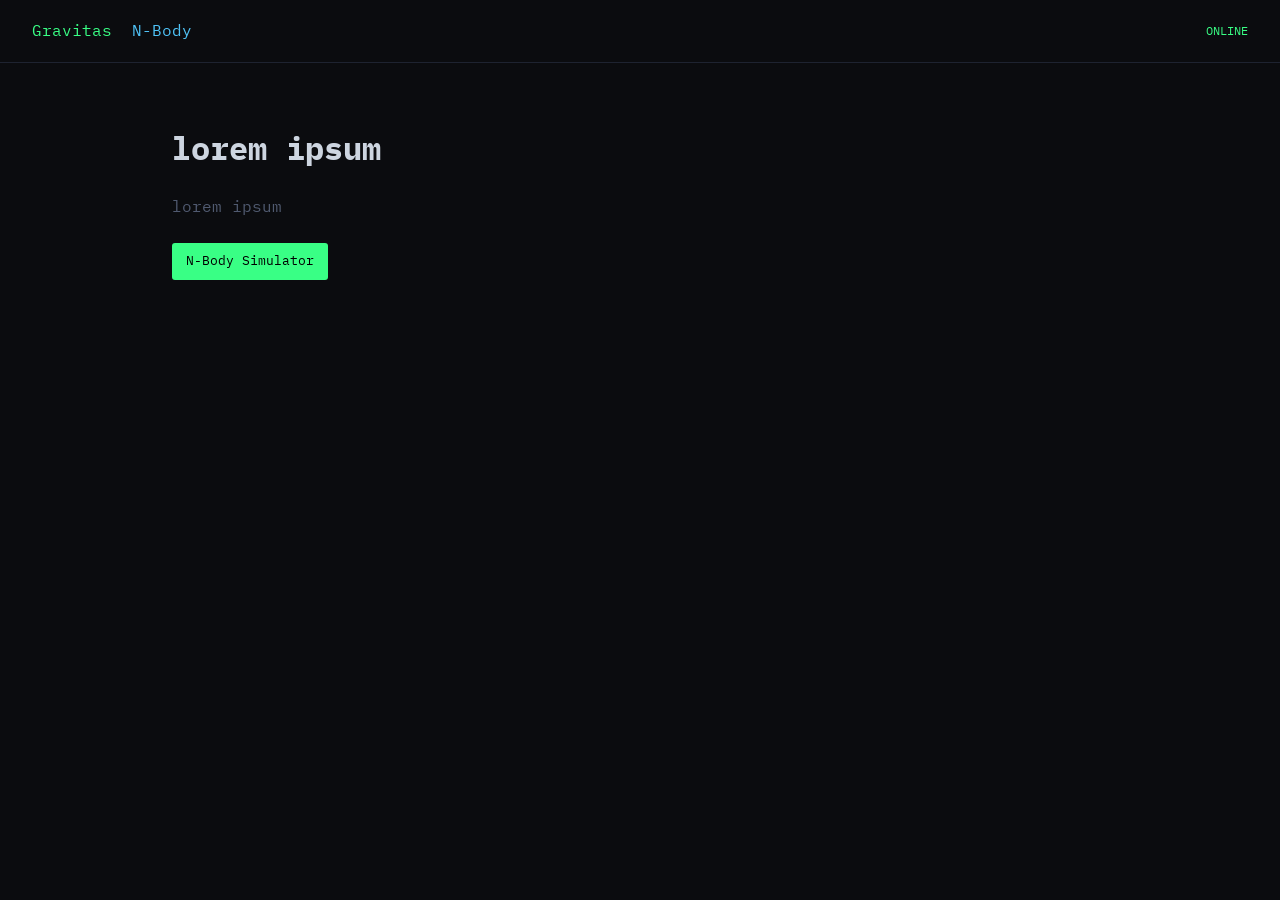
==== index.html @ e2c0c2ff "added camera conrols and switched to RK4 integration" ====
<!DOCTYPE html>
<html lang="en">
<head>
    <meta charset="UTF-8">
    <meta name="viewport" content="width=device-width, initial-scale=1.0">
    <title>Gravitas</title>
    <link rel="stylesheet" href="css/main.css">
</head>

<body>
    <nav>
        <span class="nav-logo">Gravitas</span>
        <a href="sims/nbody.html">N-Body</a>
        <span class="nav-spacer"></span>
        <span class="nav-status">ONLINE</span>
    </nav>

    <div class="page">

        <h1 style="margin-bottom: 20px;">
            lorem ipsum
        </h1>

        <p style="color: var(--dim); max-width: 520px; margin-bottom: 24px;">
            lorem ipsum
        </p>

        <a href="sims/nbody.html" class="btn btn-primary">
            N-Body Simulator
        </a> 
        
    </div>

</body>
</html>
---- css/main.css ----
@import url('https://fonts.googleapis.com/css2?family=IBM+Plex+Mono:wght@400;500;600&display=swap');

:root {
    --bg: #0b0c0f;
    --panel: #0f1117;
    --border: #1e2330;
    --green: #39ff85;
    --blue: #4fc3f7;
    --text: #cdd5e0;
    --dim: #505a70;
    --dimmer: #3b4255;
}

* {
    margin: 0;
    padding: 0;
    box-sizing: border-box;
}

body {
    background: var(--bg);
    color: var(--text);
    font-family: 'IBM Plex Mono', monospace;
    line-height: 1.6;
}

nav {
    display: flex;
    align-items: center;
    gap: 20px;
    padding: 18px 32px;
    border-bottom: 1px solid var(--border);
}

.nav-logo {
    color: var(--green);
}

.nav-spacer {
    flex: 1;
}

.nav-status {
    font-size: 12px;
    color: var(--green);
}

.page {
    max-width: 1000px;
    margin: 60px auto;
    padding: 0 32px;
}

a {
    color: var(--blue);
    text-decoration: none;
}

a:hover {
    text-decoration: underline;
}

.btn {
    display: inline-block;
    padding: 8px 14px;
    border-radius: 3px;
    font-size: 13px;
    border: 1px solid var(--border2);
}

.btn-primary {
    background: var(--green);
    color: #000;
    border-color: none;
}
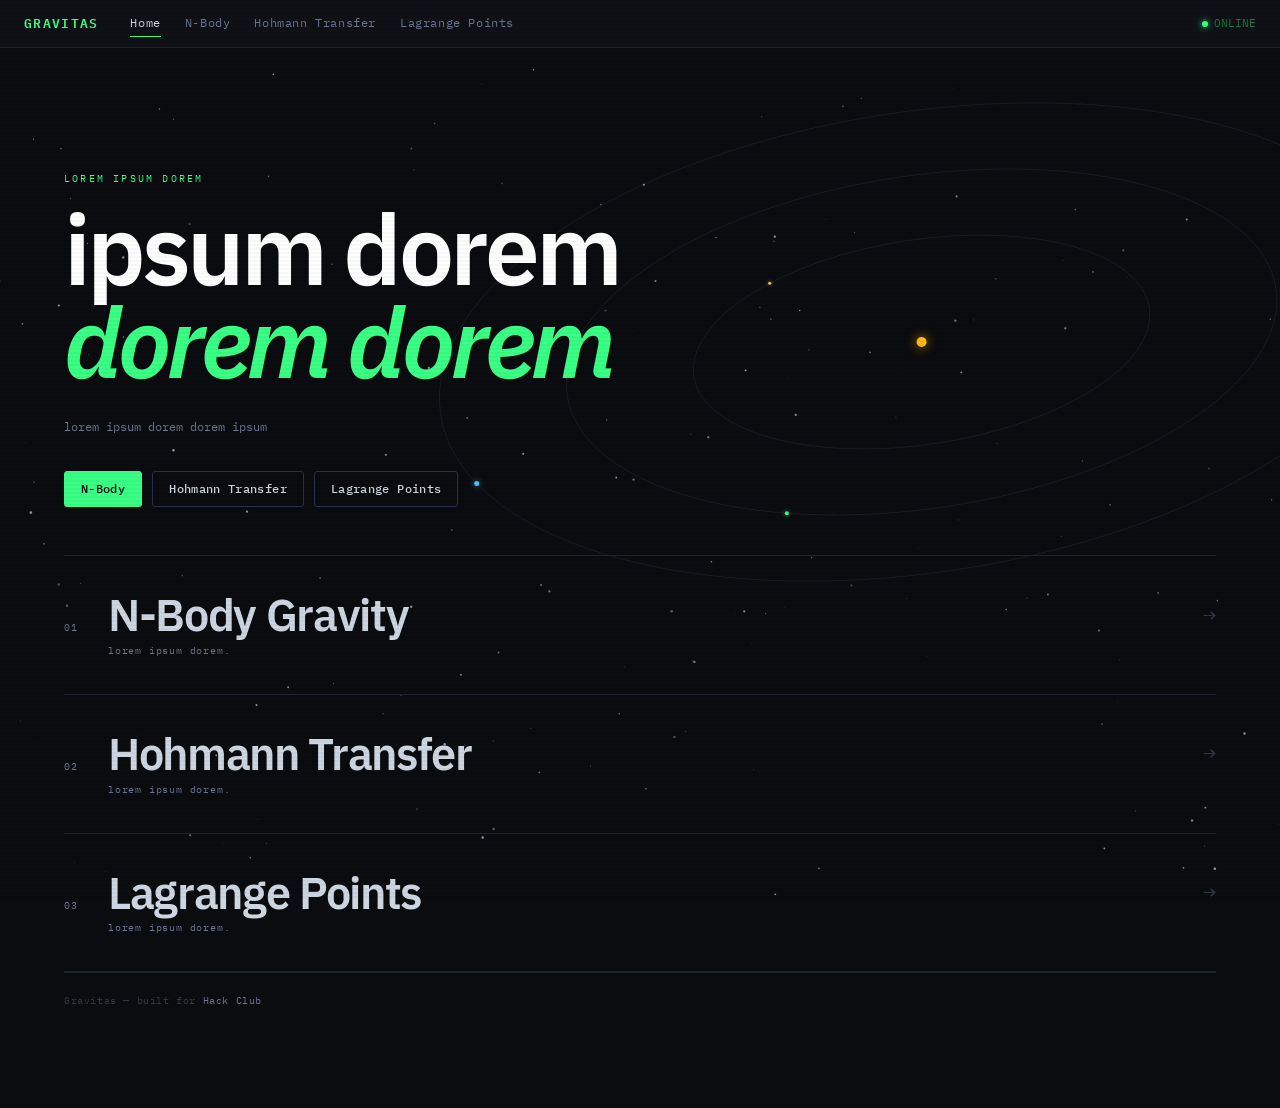
==== commit 3f58e7a3: "added index.html... well like wrote more than boilerplate ig" ====
--- a/index.html
+++ b/index.html
@@ -5,31 +5,461 @@
     <meta name="viewport" content="width=device-width, initial-scale=1.0">
     <title>Gravitas</title>
     <link rel="stylesheet" href="css/main.css">
+    <style>
+        body {
+          overflow-x: hidden; 
+          cursor: none;
+        }
+
+        #bgCanvas {
+          position: fixed;
+          inset: 0;
+          z-index: 0;
+          pointer-events: none;
+        }
+
+        nav {
+          position: relative;
+          z-index: 10;
+        }
+
+        .page {
+          position: relative;
+          z-index: 1;
+        }
+
+        .hero {
+          min-height: 52vh;
+          display: flex;
+          flex-direction: column;
+          justify-content: flex-end;
+          padding-bottom: 48px;
+          border-bottom: 1px solid var(--border);
+          margin-bottom: 0; 
+        }
+
+        .hero-kicker {
+          font-size: 10px;
+          letter-spacing: 0.22em;
+          text-transform: uppercase;
+          color: var(--green);
+          margin-bottom: 16px;
+        }
+
+        h1 {
+          font-family: 'IBM Plex Sans', sans-serif;
+          font-size: clamp(3rem, 8vw, 7rem);
+          font-weight: 600;
+          line-height: 0.95;
+          color: #fff;
+          margin-bottom: 28px; 
+          letter-spacing: -0.04em;
+        }
+
+        h1 em {
+          font-style: italic;
+          color: var(--green);
+        }
+
+        .hero-sub {
+          font-size: 12px;
+          color: var(--dim);
+          max-width: 380px;
+          line-height: 1.9;
+          margin-bottom: 32px;
+        }
+
+        .hero-cta {
+          display: flex;
+          gap: 10px;
+        }
+
+        .tools {
+          display: flex;
+          flex-direction: column;
+        }
+
+        .tool {
+          position: relative;
+          display: block;
+          padding: 36px 0px;
+          border-bottom: 1px solid var(--border);
+          text-decoration: none;
+          color: inherit;
+          overflow: hidden;
+          transition: padding-left 0.3s cubic-bezier(0.22, 1, 0.36, 1);
+        }
+
+        .tool:hover {
+          padding-left: 20px;
+        }
+
+        .tool::before {
+          content: '';
+          position: absolute;
+          left: 0;
+          top: 0;
+          bottom: 0;
+          width: 3px;
+          background: var(--green);
+          transform: scaleY(0);
+          transform-origin: bottom;
+          transition: transform 0.3s cubic-bezier(0.22, 1, 0.36, 1);
+        }
+
+        .tool:hover::before {
+          transform: scaleY(1);
+        }
+
+        .tool-inner {
+          display: flex;
+          align-items: baseline;
+          gap: 0;
+        }
+        
+        .tool-num {
+          font-size: 10px;
+          color: var(--dim);
+          letter-spacing: 0.1em;
+          min-width: 44px;
+          flex-shrink: 0;
+        }
+
+        .tool-name {
+          font-family: 'IBM Plex Sans', sans-serif;
+          font-size: clamp(1.8rem, 4vw, 3.2rem);
+          font-weight: 600;
+          color: var(--text);
+          transition: color 0.2s;
+          flex: 1;
+          letter-spacing: -0.03em;
+          line-height: 1;
+        }
+
+        .tool:hover .tool-name {
+          color: #fff;
+        }
+
+        .tool-arrow {
+          font-size: 1.6rem;
+          color: var(--dimmer);
+          transition: color 0.2s, transform 0.3s cubic-bezier(0.22, 1, 0.36, 1);
+          align-self: center;
+        }
+
+        .tool:hover .tool-arrow {
+          color: var(--green);
+          transform: translateX(10px) rotate(-45deg);
+        }
+
+        .tool-sub {
+          font-size: 10px;
+          color: var(--dim);
+          letter-spacing: 0.08em;
+          margin-top: 6px;
+          padding-left: 44px;
+          transition: color 0.2s;
+        }
+
+        .tool:hover .tool-sub {
+          color: var(--text);
+        }
+
+        footer {
+          border-top: 1px solid var(--border);
+          padding: 20px 0;
+          font-size: 10px;
+          color: var(--dimmer);
+          display: flex;
+          justify-content: space-between;
+          flex-wrap: wrap;
+          gap: 8px;
+          letter-spacing: 0.06em;
+          margin-top: 0;
+        }
+
+        footer a {
+          color: var(--dim);
+        }
+
+        footer a:hover {
+          color: var(--text);
+        }
+
+        .cursor {
+          position: fixed;
+          width: 6px;
+          height: 6px;
+          background: var(--green);
+          border-radius: 50%;
+          pointer-events: none;
+          z-index: 9999; 
+          opacity: 0;
+          transition: opacity 0.3s, transform 0.2s ease;
+          box-shadow: 0 0 10px var(--green), 0 0 20px rgba(57, 255, 133, 0.4);
+        }
+
+        .cursor.active {
+          opacity: 1;
+        }
+
+        .cursor.hover {
+          transform: scale(2.5);
+          box-shadow: 0 0 15px var(--green), 0 0 30px rgba(57, 255, 133, 0.6);
+        }
+  </style>
 </head>
 
 <body>
+
+  <div class="cursor"></div>
+  <canvas id="bgCanvas"></canvas>
+
     <nav>
         <span class="nav-logo">Gravitas</span>
-        <a href="sims/nbody.html">N-Body</a>
+        <a href="index.html" class="active" >Home</a>
+        <a href="sims/nbody.html" >N-Body</a>
+        <a href="sims/hohmann.html" >Hohmann Transfer</a>
+        <a href="sims/lagrange.html" >Lagrange Points</a>
         <span class="nav-spacer"></span>
         <span class="nav-status">ONLINE</span>
     </nav>
 
     <div class="page">
 
-        <h1 style="margin-bottom: 20px;">
-            lorem ipsum
-        </h1>
-
-        <p style="color: var(--dim); max-width: 520px; margin-bottom: 24px;">
-            lorem ipsum
-        </p>
-
-        <a href="sims/nbody.html" class="btn btn-primary">
-            N-Body Simulator
-        </a> 
+      <div class="hero">
+        <div class="hero-kicker">lorem ipsum dorem</div>
+        <h1>ipsum dorem <br><em>dorem dorem</em></h1>
+        <p class="hero-sub">lorem ipsum dorem dorem ipsum</p>
+        <div class="hero-cta">
+          <a href="sims/nbody.html" class=" btn btn-primary">N-Body</a>
+          <a href="sims/hohmann.html" class=" btn btn-ghost">Hohmann Transfer</a>
+          <a href="sims/lagrange.html" class=" btn btn-ghost">Lagrange Points</a>
+        </div>
+      </div>
+
+      <div class="tools">
+        <a href="sims/nbody.html" class="tool">
+          <div class="tool-inner">
+            <span class="tool-num">01</span>
+            <span class="tool-name">N-Body Gravity</span>
+            <span class="tool-arrow">→</span>
+          </div>
+          <div class="tool-sub">lorem ipsum dorem.</div>
+        </a>
+        <a href="sims/hohmann.html" class="tool">
+          <div class="tool-inner">
+            <span class="tool-num">02</span>
+            <span class="tool-name">Hohmann Transfer</span>
+            <span class="tool-arrow">→</span>
+          </div>
+          <div class="tool-sub">lorem ipsum dorem.</div>
+        </a>
+        <a href="sims/lagrange.html" class="tool">
+          <div class="tool-inner">
+            <span class="tool-num">03</span>
+            <span class="tool-name">Lagrange Points</span>
+            <span class="tool-arrow">→</span>
+          </div>
+          <div class="tool-sub">lorem ipsum dorem.</div>
+        </a>
+      </div>
+
+      <footer>
+        <span>Gravitas — built for <a href="https://hackclub.com">Hack Club</a></span>
+      </footer>
+
+    </div>
+
+    <script>
+      // bg setup
+      var canvas = document.getElementById('bgCanvas');
+      var ctx = canvas.getContext('2d');
+
+      var W = window.innerWidth;
+      var H = window.innerHeight;
+      canvas.width = W;
+      canvas.height = H;
+
+      window.addEventListener('resize', function() {
+        W = window.innerWidth;
+        H = window.innerHeight;
+        canvas.width = W;
+        canvas.height = H;
+        ox = W * 0.72;
+        oy = H * 0.38;
         
-    </div>
+        // update orbit sizes
+        orbs[0].rx = W * 0.38;
+        orbs[0].ry = W * 0.18;
+        orbs[1].rx = W * 0.28;
+        orbs[1].ry = W * 0.13;
+        orbs[2].rx = W * 0.18;
+        orbs[2].ry = W * 0.08;
+      });
+
+      //stars
+      var stars = [];
+      for (var i = 0; i < 180; i++) {
+        stars.push({
+          x: Math.random() * W,
+          y: Math.random() * H,
+          r: Math.random() * 1.1 + 0.2, 
+          drift: (Math.random() - 0.5) * 0.06,
+          phase: Math.random() * Math.PI * 2,
+          speed: Math.random() * 0.004 + 0.001
+        });
+      }
+
+      var ox = W * 0.72, oy = H * 0.38;
+
+      var orbs= [
+        {
+          rx: W * 0.38,
+          ry: W * 0.18,
+          angle: 2.8,
+          speed: 0.0004,
+          r: 2.5,
+          color: '#4fc3f7'
+        },
+        {
+          rx: W * 0.28,
+          ry: W * 0.13,
+          angle: 2,
+          speed: 0.0007,
+          r: 2,
+          color: '#39ff85'
+        },
+
+        {
+          rx: W * 0.18,
+          ry: W * 0.08,
+          angle: 4,
+          speed: 0.0012,
+          r: 1.5,
+          color: '#e8c07a'
+        }
+      ];
+
+      function frame() {
+        requestAnimationFrame(frame);
+        ctx.clearRect(0, 0, W, H);
+
+        // update angles
+        for (var i = 0; i < orbs.length; i++) {
+          orbs[i].angle += orbs[i].speed;
+        }
+
+        // orbit ellipses
+        for (var i = 0; i < orbs.length; i++) {
+          var o = orbs[i];
+          ctx.beginPath();
+          ctx.ellipse(ox, oy, o.rx, o.ry, -0.15, 0, Math.PI * 2);
+          ctx.strokeStyle = 'rgba(30, 35, 48, 0.7)';
+          ctx.lineWidth = 1;
+          ctx.stroke();
+        }
+
+        // orbiting dots
+        for (var i = 0; i < orbs.length; i++) {
+          var o = orbs[i];
+          
+          // calculate position on rotated ellipse
+          var cosA = Math.cos(o.angle);
+          var sinA = Math.sin(o.angle);
+          var cosR = Math.cos(-0.15);
+          var sinR = Math.sin(-0.15);
+          
+          var x = ox + (o.rx * cosA * cosR - o.ry * sinA * sinR);
+          var y = oy + (o.rx * cosA * sinR + o.ry * sinA * cosR);
+
+          // glow
+          var g = ctx.createRadialGradient(x, y, 0, x, y, o.r * 4);
+          g.addColorStop(0, o.color + '44');
+          g.addColorStop(1, 'transparent');
+          ctx.beginPath();
+          ctx.arc(x, y, o.r * 4, 0, Math.PI * 2);
+          ctx.fillStyle = g;
+          ctx.fill();
+
+          ctx.beginPath();
+          ctx.arc(x, y, o.r, 0, Math.PI * 2);
+          ctx.fillStyle = o.color;
+          ctx.fill();
+        }
+
+        // sun at center
+        var sunGlow = ctx.createRadialGradient(ox, oy, 0, ox, oy, 18);
+        sunGlow.addColorStop(0, 'rgba(253, 184, 19, 0.35)');
+        sunGlow.addColorStop(1, 'transparent');
+        ctx.beginPath();
+        ctx.arc(ox, oy, 18, 0, Math.PI * 2);
+        ctx.fillStyle = sunGlow;
+        ctx.fill();
+        ctx.beginPath();
+        ctx.arc(ox, oy, 5, 0, Math.PI * 2);
+        ctx.fillStyle = '#FDB813';
+        ctx.fill();
+
+        // drifting stars
+        for (var i = 0; i < stars.length; i++) {
+          var s = stars[i];
+          s.phase += s.speed;
+          s.x += s.drift;
+
+          if (s.x > W + 2) s.x = -2;
+          if (s.x < -2) s.x = W + 2;
+
+          var alpha = 0.25 + 0.45 * Math.abs(Math.sin(s.phase));
+          ctx.beginPath();
+          ctx.arc(s.x, s.y, s.r, 0, Math.PI * 2);
+          ctx.fillStyle = 'rgba(200, 212, 240, ' + alpha.toFixed(2) + ')';
+          ctx.fill();
+        }
+      }
+
+    requestAnimationFrame(frame);
+
+    //custom cursor
+    var cursor = document.querySelector('.cursor');
+    var mouseX = 0;
+    var mouseY = 0;
+    var cursorX = 0;
+    var cursorY = 0;
+
+    document.addEventListener('mousemove', function(e) {
+      mouseX = e.clientX;
+      mouseY = e.clientY;
+      cursor.classList.add('active');
+    });
+
+    document.addEventListener('mouseleave', function() {
+      cursor.classList.remove('active');
+    });
+
+    var interactives = document.querySelectorAll('a, button, .btn');
+
+    interactives.forEach(function(el) {
+      el.addEventListener('mouseenter', function() {
+        cursor.classList.add('hover');
+      });
+      el.addEventListener('mouseleave', function() {
+        cursor.classList.remove('hover');
+      });
+    });
+
+    function animateCursor() {
+      requestAnimationFrame(animateCursor);
+      cursorX += (mouseX - cursorX) * 0.2;
+      cursorY += (mouseY - cursorY) * 0.2;
+      cursor.style.left = cursorX + 'px';
+      cursor.style.top = cursorY + 'px';
+    }
+
+    animateCursor();
+
+    </script>
+
 
 </body>
 </html>
--- a/css/main.css
+++ b/css/main.css
@@ -1,39 +1,109 @@
-@import url('https://fonts.googleapis.com/css2?family=IBM+Plex+Mono:wght@400;500;600&display=swap');
+@import url('https://fonts.googleapis.com/css2?family=IBM+Plex+Mono:ital,wght@0,400;0,500;0,600;1,400&family=IBM+Plex+Sans:wght@400;500;600&display=swap');
 
 :root {
     --bg: #0b0c0f;
     --panel: #0f1117;
     --border: #1e2330;
+    --border2: #2a3050;
     --green: #39ff85;
+    --green-dim: #1a7a40;
+    --amber: #ffb83f;
+    --amber-dim: #7a5010;
     --blue: #4fc3f7;
+    --red: #ff5f5f;
     --text: #cdd5e0;
-    --dim: #505a70;
-    --dimmer: #3b4255;
-}
-
-* {
+    --dim: #6b7590;
+    --dimmer: #303848;
+}
+
+*,
+*::before,
+*::after {
+    box-sizing: border-box;
     margin: 0;
     padding: 0;
-    box-sizing: border-box;
+}
+
+html {
+    font-size: 14px;
 }
 
 body {
-    background: var(--bg);
+    background-color: var(--bg);
     color: var(--text);
     font-family: 'IBM Plex Mono', monospace;
-    line-height: 1.6;
-}
-
+    line-height: 1.5;
+    -webkit-font-smoothing: antialiased; 
+    min-height: 100vh;
+}
+
+/*-scanline overlay */
+body::before {
+    content: "";
+    position: fixed;
+    inset: 0;
+    background: repeating-linear-gradient(
+        0deg,
+        transparent,
+        transparent 2px,
+        rgba(0, 0, 0, 0.03) 2px,
+        rgba(0, 0, 0, 0.03) 4px
+    );
+    pointer-events: none;
+    z-index: 9999;
+}
+
+a {
+    color: var(--blue);
+    text-decoration: none;
+}
+
+a:hover {
+    color: var(--blue);
+    text-decoration: none;
+}
+
+/*-navbar */
 nav {
     display: flex;
     align-items: center;
-    gap: 20px;
-    padding: 18px 32px;
+    gap: 24px;
+    padding: 0 24px;
+    height: 48px;
     border-bottom: 1px solid var(--border);
+    background: var(--panel);
+    position: sticky;
+    top: 0;
+    z-index: 100;
 }
 
 .nav-logo {
+    font-size: 13px;
+    font-weight: 600;
     color: var(--green);
+    letter-spacing: 0.1em;
+    text-transform: uppercase;
+    white-space: nowrap;
+    margin-right: 8px;
+}
+
+.nav-logo span {
+    color: var(--dim);
+}
+
+nav a {
+    font-size: 12px;
+    color: var(--dim);
+    letter-spacing: 0.05em;
+    padding: 4px 0;
+    border-bottom: 1px solid transparent;
+    transition: color 0.15s, border-color 0.15s;
+}
+
+nav a:hover, nav a.active {
+    color: var(--text);
+    border-bottom-color: var(--green);
+    text-decoration: none;
 }
 
 .nav-spacer {
@@ -41,35 +111,400 @@
 }
 
 .nav-status {
+    font-size: 11px;
+    color: var(--green-dim);
+    display: flex;
+    align-items: center;
+    gap: 6px;
+}
+
+.nav-status::before {
+    content: '';
+    width: 6px;
+    height: 6px;
+    border-radius: 50%;
+    background: var(--green);
+    box-shadow: 0 0 6px var(--green);
+    animation: blink 2s ease-in-out infinite;
+}
+
+@keyframes blink {
+    0%, 100% {
+        opacity: 1;
+    }
+    50% {
+        opacity: 0.3;
+    }
+}
+
+/* page */
+.page {
+    max-width: 1200px;
+    margin: 0 auto;
+    padding: 40px 24px 80px;
+}
+
+/* headings */
+.page-title {
+    font-size: 11px;
+    letter-spacing: 0.25em;
+    text-transform: uppercase;
+    color: var(--green);
+    margin-bottom: 8px;
+}
+
+h1 {
+    font-family: 'IBM Plex Sans', sans-serif;
+    font-size: clamp(1.8rem, 4vw, 2.8rem);
+    font-weight: 600;
+    color: #fff;
+    line-height: 1.15;
+    letter-spacing: -0.02em;
+    margin-bottom: 12px;
+}
+
+h2 {
+    font-family: 'IBM Plex Sans', sans-serif;
+    font-size: 1.1rem;
+    font-weight: 600;
+    color: #fff;
+    margin-bottom: 8px;
+}
+
+.lead {
+    font-size: 13px;
+    color: var(--dim);
+    line-height: 1.8;
+    max-width: 560px;
+    margin-bottom: 40px;
+}
+
+/* panel */
+.panel {
+    background: var(--panel);
+    border: 1px solid var(--border);
+    border-radius: 4px;
+}
+
+.panel-header {
+    display: flex;
+    align-items: center;
+    justify-content: space-between;
+    padding: 10px 16px;
+    border-bottom: 1px solid var(--border);
+    font-size: 11px;
+    letter-spacing: 0.1em;
+    text-transform: uppercase;
+    color: var(--dim);
+}
+
+.panel-header .tag {
+    background: var(--border);
+    color: var(--green);
+    padding: 2px 8px;
+    border-radius: 2px;
+    font-size: 10px;
+}
+
+/*-border */
+.btn {
+    display: inline-flex;
+    align-items: center;
+    gap: 6px;
+    padding: 8px 16px;
+    font-family: 'IBM Plex Mono', monospace;
     font-size: 12px;
-    color: var(--green);
-}
-
-.page {
-    max-width: 1000px;
-    margin: 60px auto;
-    padding: 0 32px;
-}
-
-a {
-    color: var(--blue);
-    text-decoration: none;
-}
-
-a:hover {
-    text-decoration: underline;
-}
-
-.btn {
-    display: inline-block;
-    padding: 8px 14px;
+    font-weight: 500;
     border-radius: 3px;
-    font-size: 13px;
-    border: 1px solid var(--border2);
+    border: 1px solid transparent;
+    cursor: pointer;
+    transition: all 0.15s;
+    letter-spacing: 0.03em;
+    white-space: nowrap;
 }
 
 .btn-primary {
     background: var(--green);
     color: #000;
-    border-color: none;
+    border-color: var(--green);
+}
+
+.btn-primary:hover {
+    background: #5fffaa;
+    border-color: #5fffaa;
+}
+
+.btn-ghost {
+    background: transparent;
+    color: var(--text);
+    border-color: var(--border2);
+}
+
+.btn-ghost:hover {
+    border-color: var(--text);
+    color: #fff;
+}
+
+.btn-danger {
+    background: transparent;
+    color: var(--red);
+    border-color: var(--red);
+}
+
+.btn-danger:hover {
+    background: rgba(255, 95, 95, 0.1);
+
+}
+
+.btn:disabled {
+    opacity: 0.35;
+    cursor: default;
+    pointer-events: none;
+}
+
+/*-form controls */
+label {
+    display: block;
+    font-size: 11px;
+    letter-spacing: 0.1em;
+    text-transform: uppercase;
+    color: var(--dim);
+    margin-bottom: 6px;
+}
+
+input[type="range"] {
+    width: 100%;
+    height: 3px;
+    -webkit-appearance: none;
+    background: var(--border2);
+    border-radius: 2px;
+    outline: none;
+}
+
+input[type="range"]::-webkit-slider-thumb {
+    -webkit-appearance: none;
+    width: 12px;
+    height: 12px;
+    background: var(--green);
+    border-radius: 50%;
+    cursor: pointer;
+    box-shadow: 0 0 4px var(--green);
+}
+
+input[type="number"],
+input[type="text"],
+select {
+    background: var(--bg);
+    border: 1px solid var(--border2);
+    border-radius: 3px;
+    font-family: 'IBM Plex Mono', monospace;
+    font-size: 12px;
+    padding: 7px 10px;
+    width: 100%;
+    color: var(--text);
+    transition: border-color 0.15s;
+    outline: none;
+}
+
+input:focus, select:focus {
+    border-color: var(--green);
+}
+
+select option {
+    background: var(--panel);
+}
+
+/* data */
+.readout {
+    font-size: 12px;
+    color: var(--dim);
+    display: flex;
+    justify-content: space-between;
+    padding: 5px 0;
+    border-bottom: 1px solid var(--border);
+}
+
+.readout:last-child {
+    border-bottom: none;
+}
+
+.readout .val {
+    color: var(--amber);
+    font-weight: 500;
+}
+
+.readout .val.green {
+    color: var(--green);
+}
+
+.readout .val.blue {
+    color: var(--blue);
+}
+
+/* grid helpers? */
+.grid-2 {
+    display: grid;
+    grid-template-columns: 1fr 1fr;
+    gap: 16px;
+}
+
+.grid-3 {
+    display: grid;
+    grid-template-columns: repeat(3, 1fr);
+    gap: 16px;
+}
+
+@media (max-width: 640px) {
+    .grid-2,
+    .grid-3 {
+        grid-template-columns: 1fr;
+    }
+}
+
+/*- canvas wrapper - */
+.canvas-wrap {
+    position: relative;
+    background: #000;
+    border-radius: 3px;
+    overflow: hidden;
+    cursor: crosshair;
+}
+
+.canvas-wrap canvas {
+    display: block;
+    width: 100%;
+}
+
+.canvas-overlay {
+    position: absolute;
+    top: 10px;
+    left: 10px;
+    font-size: 11px;
+    color: var(--green-dim);
+    pointer-events: none;
+    line-height: 1.8;
+}
+
+/* badge */
+.badge {
+    display: inline-block;
+    padding: 2px 8px;
+    font-size: 10px;
+    border-radius: 2px;
+    letter-spacing: 0.1em;
+    text-transform: uppercase;
+    font-weight: 500;
+}
+
+.badge-green {
+    background: rgba(57, 255, 133, 0.1);
+    color: var(--green);
+    border: 1px solid var(--green-dim);
+}
+
+.badge-amber {
+    background: rgba(255, 184, 63, 0.1);
+    color: var(--amber);
+    border: 1px solid var(--amber-dim);
+}
+
+.badge-blue {
+    background: rgba(79,195,247,0.1);
+    color: var(--blue);
+    border: 1px solid #1a5f80 ;
+}
+
+.badge-red {
+    background: rgba(255, 95, 95, 0.1);
+    color: var(--red);
+    border: 1px solid #7a2020;
+}
+
+hr{
+    border: none;
+    border-top: 1px solid var(--border);
+    margin: 24px 0;
+}
+
+/* top margin */
+
+.mt-4{
+    margin-top: 4px;
+}
+.mt-8{
+    margin-top: 8px;
+}
+.mt-16 {
+    margin-top: 16px;
+}
+.mt-24{
+    margin-top: 24px;
+}
+
+/* bottom margin */
+
+.mb-4{
+    margin-bottom: 4px;
+}
+.mb-8{
+    margin-bottom: 8px;
+}
+.mb-16 {
+    margin-bottom: 16px;
+}
+.mb-24{
+    margin-bottom: 24px;
+}   
+
+/* padding */
+.p-16{
+    padding: 16px;
+}
+.p-20 {
+    padding: 20px;
+}
+
+.text-dim{
+    color: var(--dim);
+}
+.text-green{
+    color: var(--green);
+}
+.text-amber{
+    color: var(--amber);
+}
+.text-blue{
+    color: var(--blue);
+}
+.text-red{
+    color: var(--red);
+}
+
+/* text */
+.text-small {
+    font-size: 11px;
+}
+.text-mono {
+    font-family: 'IBM Plex Mono', monospace;
+}
+
+/* flex */
+.flex {
+    display: flex;
+}
+.flex-center {
+    display: flex;
+    align-items: center;
+
+}
+
+/* gap */
+.gap-8 {
+    gap: 8px;
+}
+.gap-16 {
+    gap: 16px;
+}
+.gap-12 {
+    gap: 12px;
 }
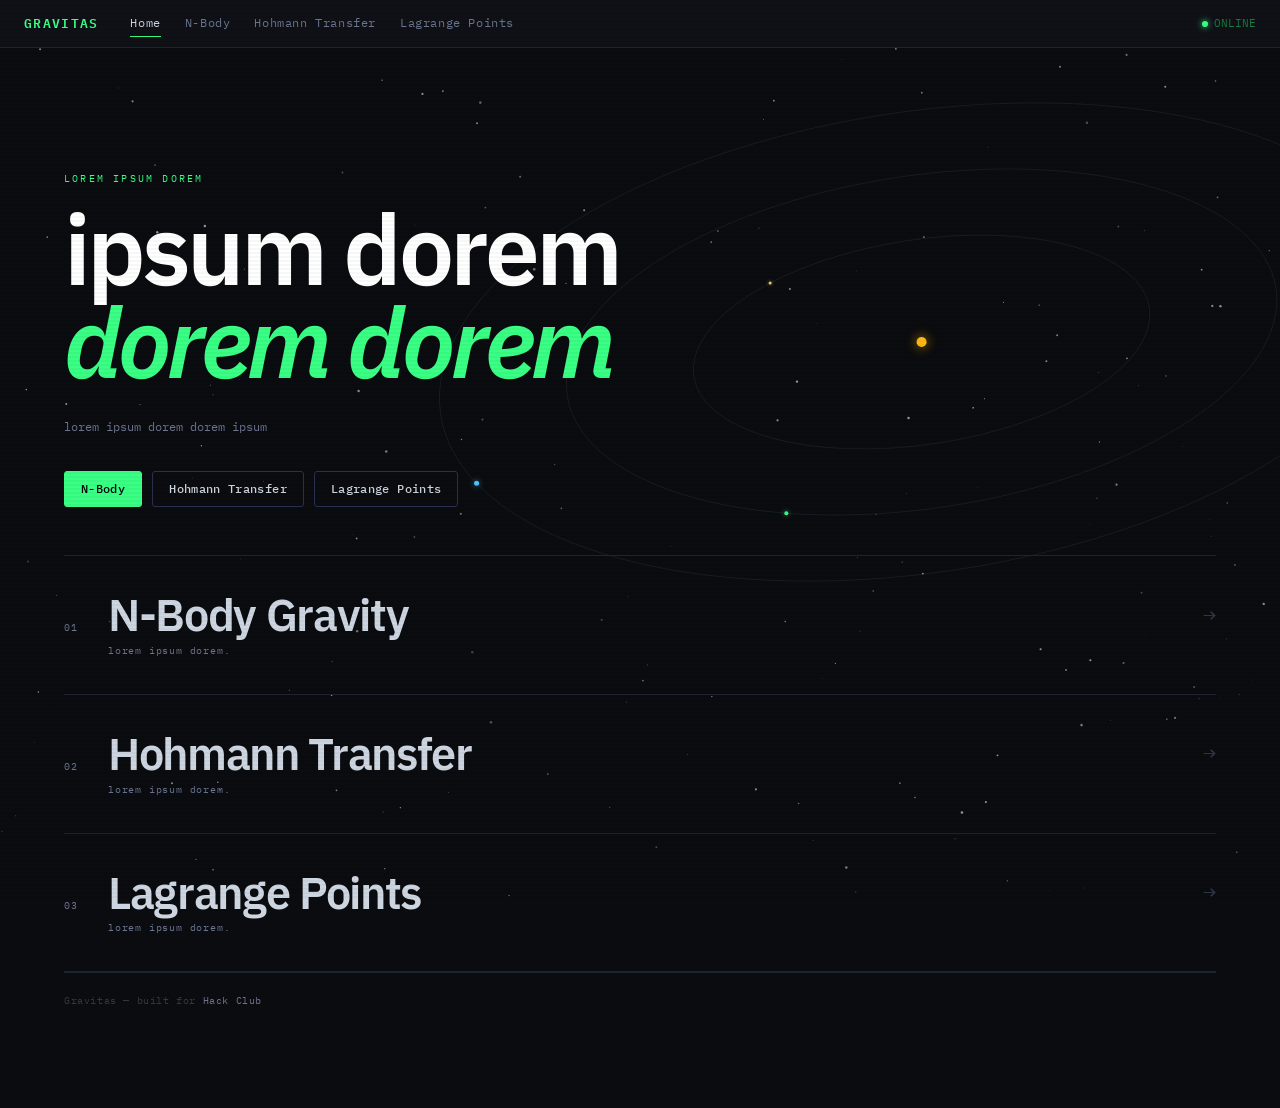
==== commit f985a694: "got smthing for hohmann transfer... atleast like the layout" ====
--- a/index.html
+++ b/index.html
@@ -363,8 +363,8 @@
         // orbiting dots
         for (var i = 0; i < orbs.length; i++) {
           var o = orbs[i];
-          
-          // calculate position on rotated ellipse
+
+          // calculate position on ellipse
           var cosA = Math.cos(o.angle);
           var sinA = Math.sin(o.angle);
           var cosR = Math.cos(-0.15);
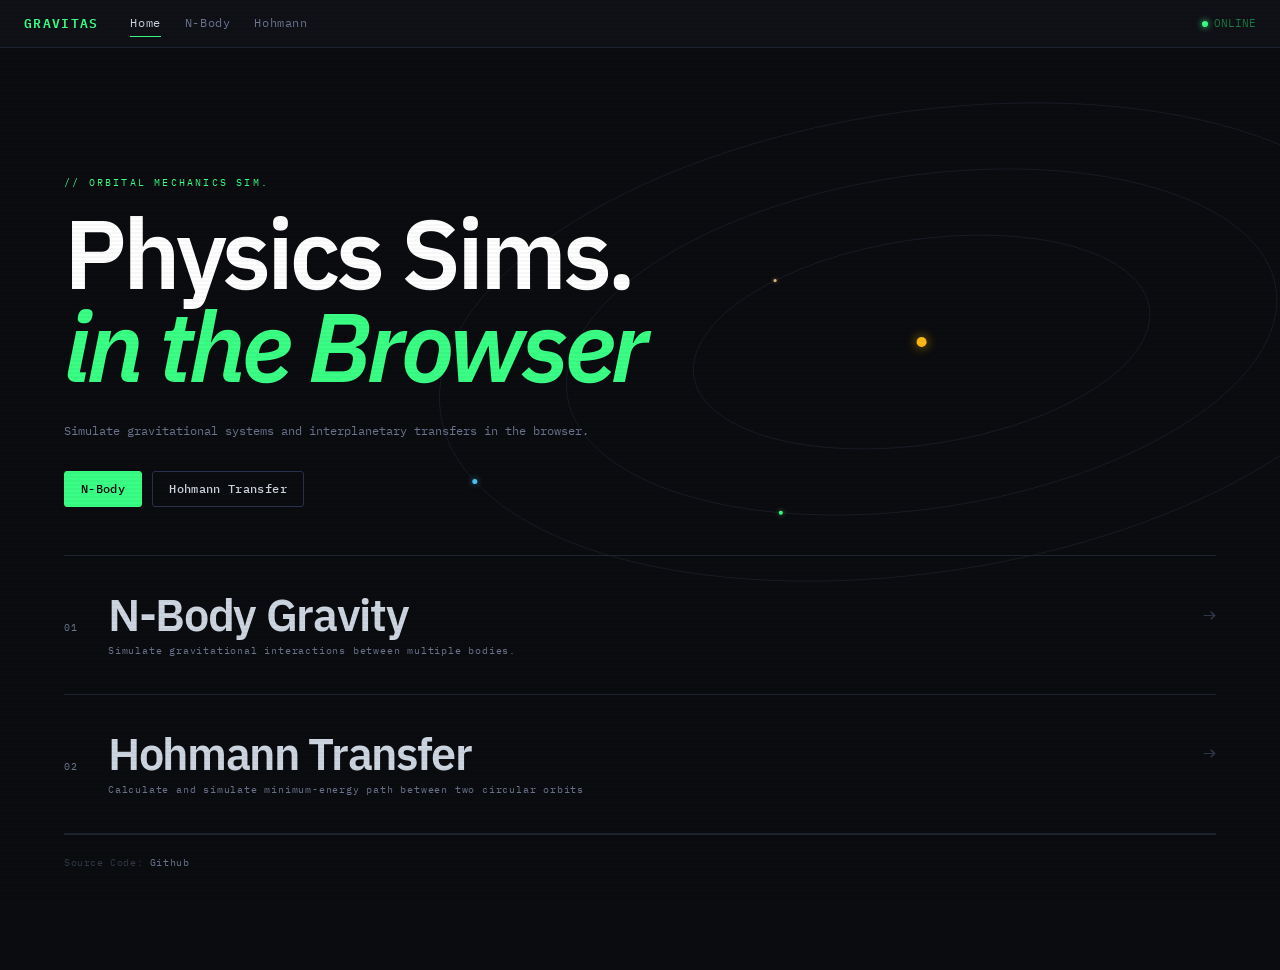
==== commit ca88b804: "small css and html fixes, and added text" ====
--- a/index.html
+++ b/index.html
@@ -64,9 +64,9 @@
         .hero-sub {
           font-size: 12px;
           color: var(--dim);
-          max-width: 380px;
+          max-width: 600px;
           line-height: 1.9;
-          margin-bottom: 32px;
+          margin-bottom: 28px;
         }
 
         .hero-cta {
@@ -219,8 +219,7 @@
         <span class="nav-logo">Gravitas</span>
         <a href="index.html" class="active" >Home</a>
         <a href="sims/nbody.html" >N-Body</a>
-        <a href="sims/hohmann.html" >Hohmann Transfer</a>
-        <a href="sims/lagrange.html" >Lagrange Points</a>
+        <a href="sims/hohmann.html" >Hohmann</a>
         <span class="nav-spacer"></span>
         <span class="nav-status">ONLINE</span>
     </nav>
@@ -228,13 +227,12 @@
     <div class="page">
 
       <div class="hero">
-        <div class="hero-kicker">lorem ipsum dorem</div>
-        <h1>ipsum dorem <br><em>dorem dorem</em></h1>
-        <p class="hero-sub">lorem ipsum dorem dorem ipsum</p>
+        <div class="hero-kicker">// ORBITAL MECHANICS SIM.</div>
+        <h1>Physics Sims.<br><em>in the Browser</em></h1>
+        <p class="hero-sub">Simulate gravitational systems and interplanetary transfers in the browser.</p>
         <div class="hero-cta">
           <a href="sims/nbody.html" class=" btn btn-primary">N-Body</a>
           <a href="sims/hohmann.html" class=" btn btn-ghost">Hohmann Transfer</a>
-          <a href="sims/lagrange.html" class=" btn btn-ghost">Lagrange Points</a>
         </div>
       </div>
 
@@ -245,7 +243,7 @@
             <span class="tool-name">N-Body Gravity</span>
             <span class="tool-arrow">→</span>
           </div>
-          <div class="tool-sub">lorem ipsum dorem.</div>
+          <div class="tool-sub">Simulate gravitational interactions between multiple bodies.</div>
         </a>
         <a href="sims/hohmann.html" class="tool">
           <div class="tool-inner">
@@ -253,20 +251,12 @@
             <span class="tool-name">Hohmann Transfer</span>
             <span class="tool-arrow">→</span>
           </div>
-          <div class="tool-sub">lorem ipsum dorem.</div>
-        </a>
-        <a href="sims/lagrange.html" class="tool">
-          <div class="tool-inner">
-            <span class="tool-num">03</span>
-            <span class="tool-name">Lagrange Points</span>
-            <span class="tool-arrow">→</span>
-          </div>
-          <div class="tool-sub">lorem ipsum dorem.</div>
+          <div class="tool-sub">Calculate and simulate minimum-energy path between two circular orbits</div>
         </a>
       </div>
 
       <footer>
-        <span>Gravitas — built for <a href="https://hackclub.com">Hack Club</a></span>
+        <span>Source Code: <a href="https://github.com/Hiba-Malkan/gravitas">Github</a></span>
       </footer>
 
     </div>
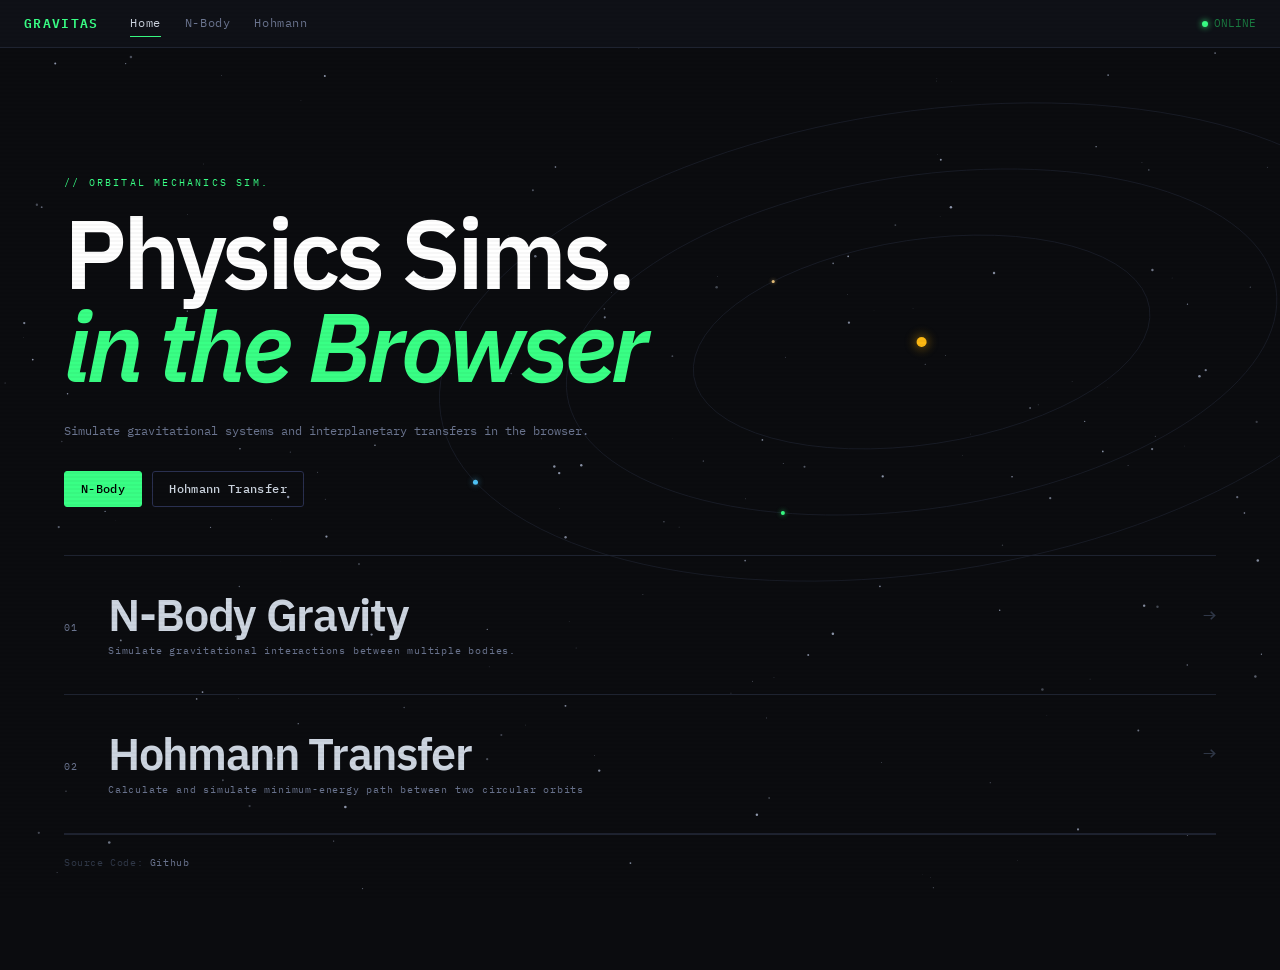
==== commit d79e157b: "added favicon" ====
--- a/index.html
+++ b/index.html
@@ -4,6 +4,10 @@
     <meta charset="UTF-8">
     <meta name="viewport" content="width=device-width, initial-scale=1.0">
     <title>Gravitas</title>
+    <link rel="icon" type="image/png" href="/images/favicon-32x32.png" sizes="32x32" />
+    <link rel="icon" type="image/png" href="/images/favicon-16x16.png" sizes="16x16" />
+    <link rel="icon" type="image/x-icon" href="/images/favicon.ico">
+
     <link rel="stylesheet" href="css/main.css">
     <style>
         body {
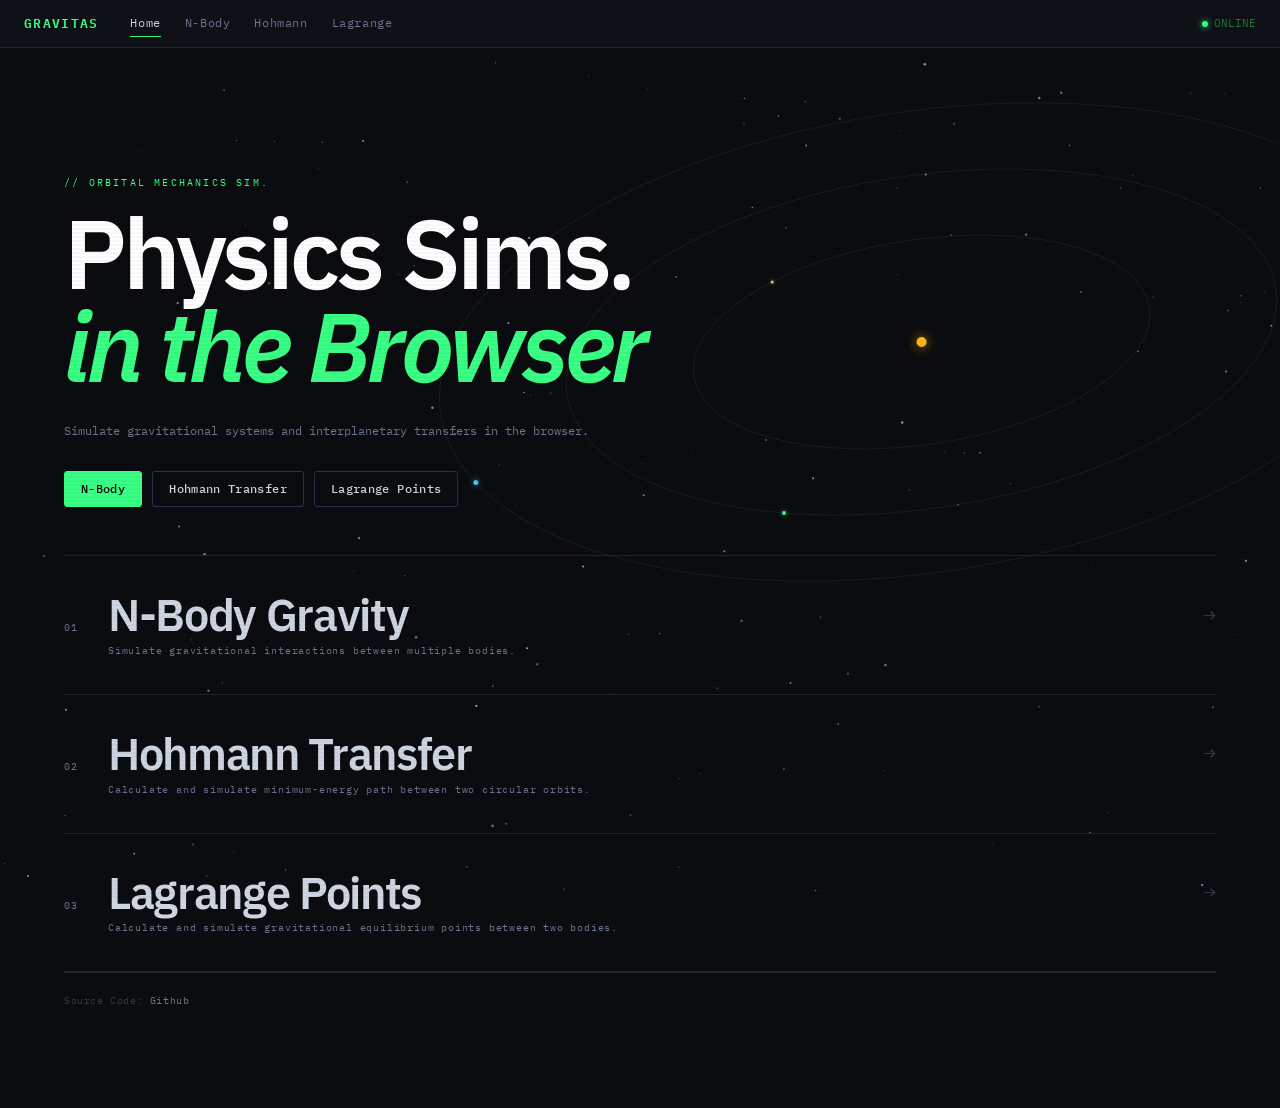
==== commit 31ea309d: "fixed css" ====
--- a/index.html
+++ b/index.html
@@ -224,6 +224,7 @@
         <a href="index.html" class="active" >Home</a>
         <a href="sims/nbody.html" >N-Body</a>
         <a href="sims/hohmann.html" >Hohmann</a>
+        <a href="sims/lagrange.html">Lagrange</a>
         <span class="nav-spacer"></span>
         <span class="nav-status">ONLINE</span>
     </nav>
@@ -237,6 +238,7 @@
         <div class="hero-cta">
           <a href="sims/nbody.html" class=" btn btn-primary">N-Body</a>
           <a href="sims/hohmann.html" class=" btn btn-ghost">Hohmann Transfer</a>
+          <a href="sims/lagrange.html" class=" btn btn-ghost">Lagrange Points</a>
         </div>
       </div>
 
@@ -255,7 +257,15 @@
             <span class="tool-name">Hohmann Transfer</span>
             <span class="tool-arrow">→</span>
           </div>
-          <div class="tool-sub">Calculate and simulate minimum-energy path between two circular orbits</div>
+          <div class="tool-sub">Calculate and simulate minimum-energy path between two circular orbits.</div>
+        </a>
+        <a href="sims/lagrange.html" class="tool">
+          <div class="tool-inner">
+            <span class="tool-num">03</span>
+            <span class="tool-name">Lagrange Points</span>
+            <span class="tool-arrow">→</span>
+          </div>
+          <div class="tool-sub">Calculate and simulate gravitational equilibrium points between two bodies.</div>
         </a>
       </div>
 
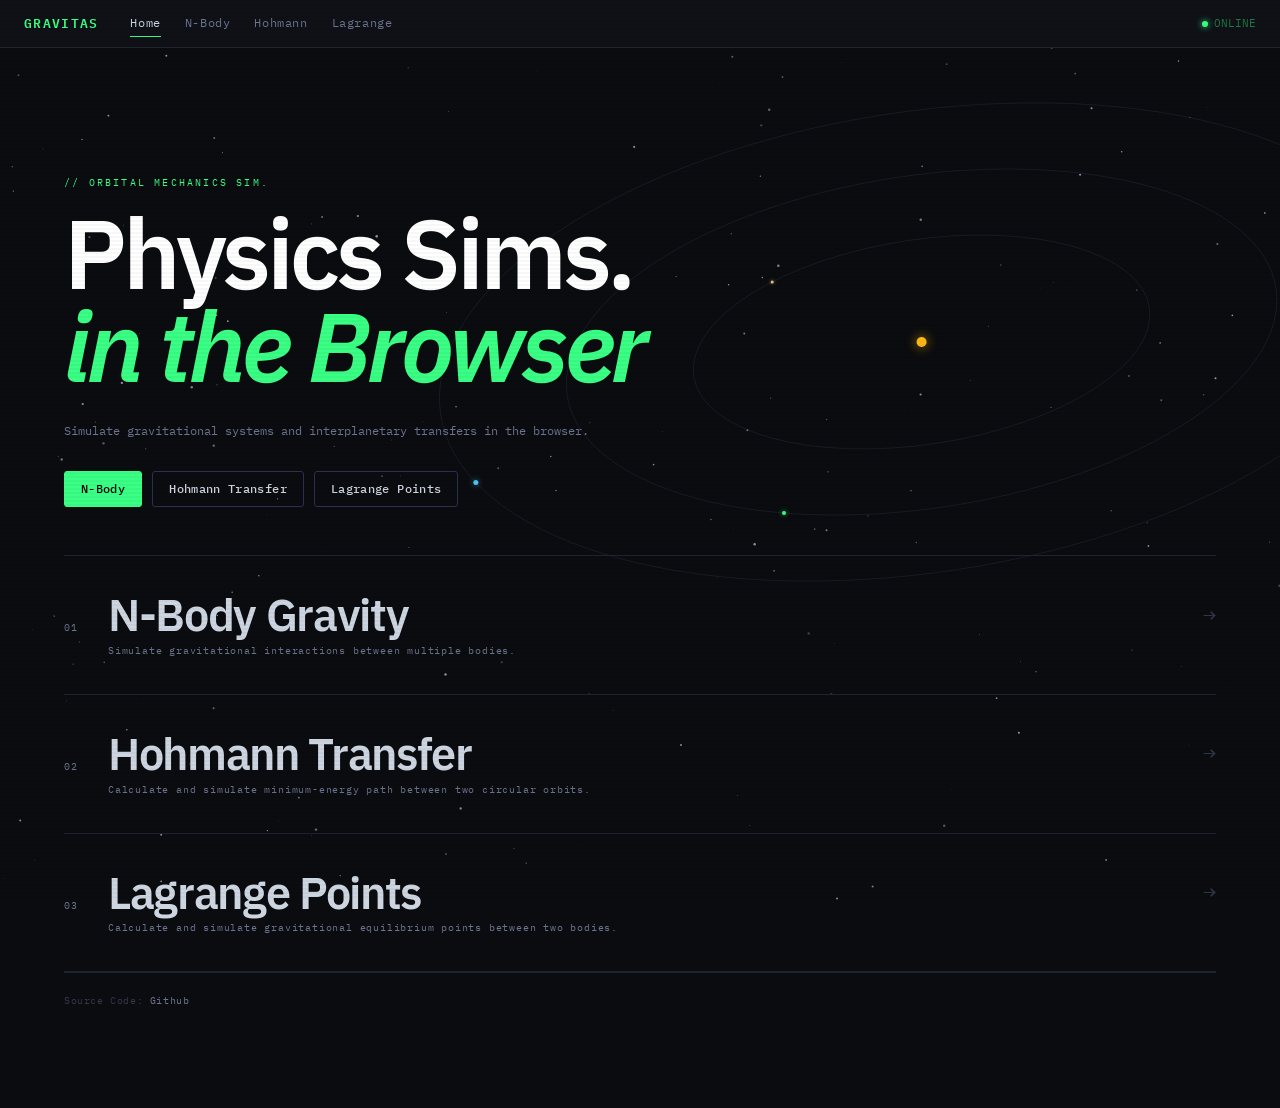
==== commit 3d97db28: "updated readme to include pulsar preset" ====
--- a/index.html
+++ b/index.html
@@ -188,28 +188,6 @@
 
         footer a:hover {
           color: var(--text);
-        }
-
-        .cursor {
-          position: fixed;
-          width: 6px;
-          height: 6px;
-          background: var(--green);
-          border-radius: 50%;
-          pointer-events: none;
-          z-index: 9999; 
-          opacity: 0;
-          transition: opacity 0.3s, transform 0.2s ease;
-          box-shadow: 0 0 10px var(--green), 0 0 20px rgba(57, 255, 133, 0.4);
-        }
-
-        .cursor.active {
-          opacity: 1;
-        }
-
-        .cursor.hover {
-          transform: scale(2.5);
-          box-shadow: 0 0 15px var(--green), 0 0 30px rgba(57, 255, 133, 0.6);
         }
   </style>
 </head>
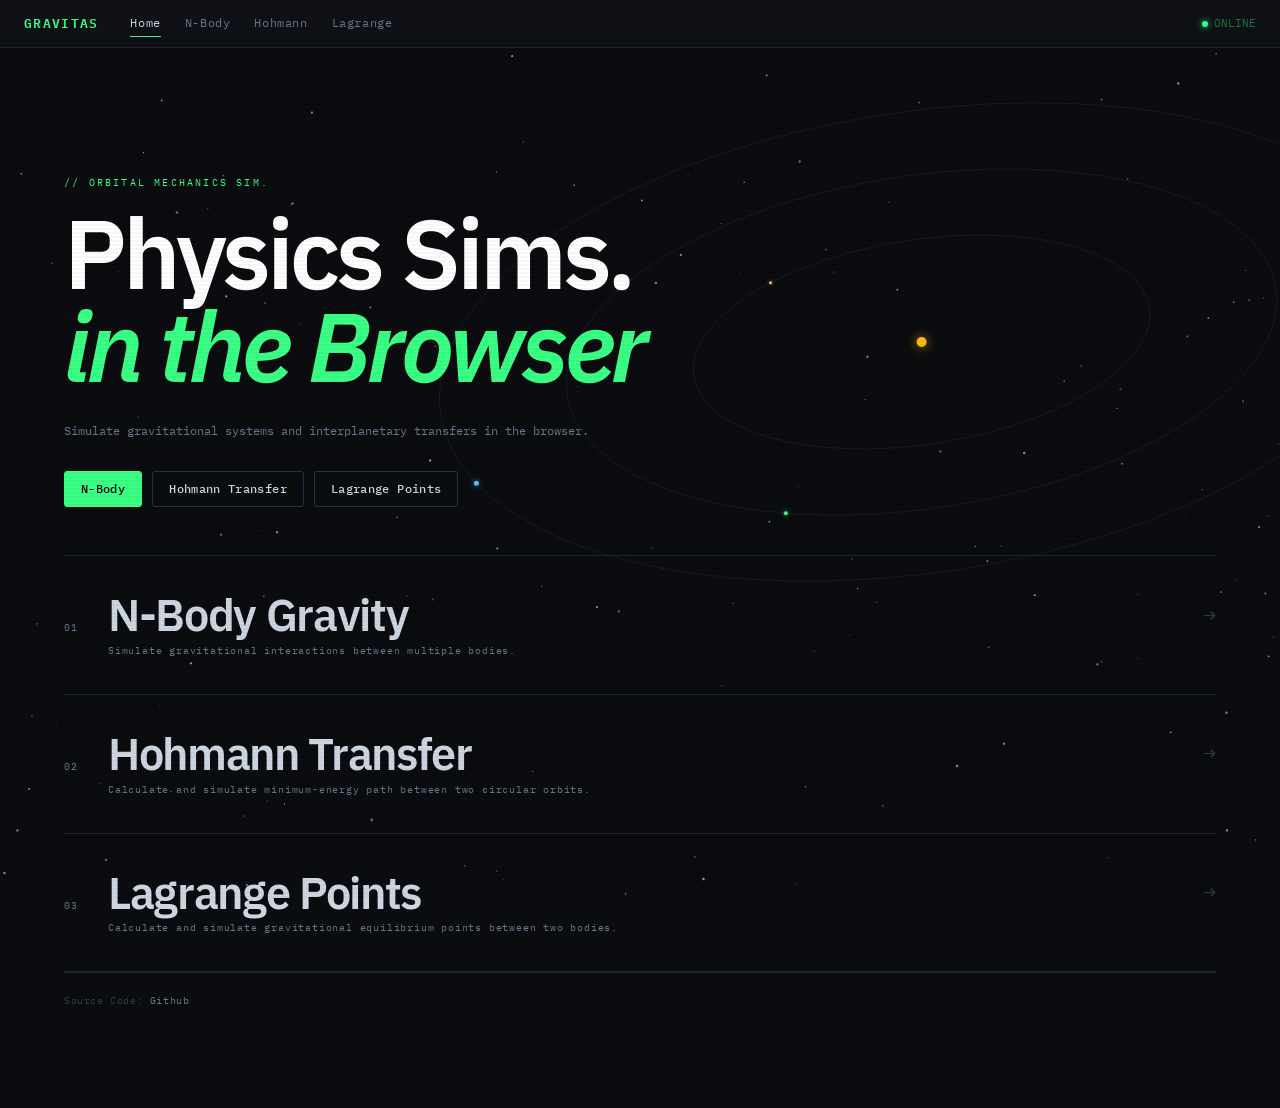
==== commit bb29727d: "added cursor back again" ====
--- a/index.html
+++ b/index.html
@@ -189,9 +189,30 @@
         footer a:hover {
           color: var(--text);
         }
+
+        .cursor {
+          position: fixed;
+          width: 6px;
+          height: 6px;
+          background: var(--green);
+          border-radius: 50%;
+          pointer-events: none;
+          z-index: 9999; 
+          opacity: 0;
+          transition: opacity 0.3s, transform 0.2s ease;
+          box-shadow: 0 0 10px var(--green), 0 0 20px rgba(57, 255, 133, 0.4);
+        }
+
+        .cursor.active {
+          opacity: 1;
+        }
+
+        .cursor.hover {
+          transform: scale(2.5);
+          box-shadow: 0 0 15px var(--green), 0 0 30px rgba(57, 255, 133, 0.6);
+        }
   </style>
 </head>
-
 <body>
 
   <div class="cursor"></div>
